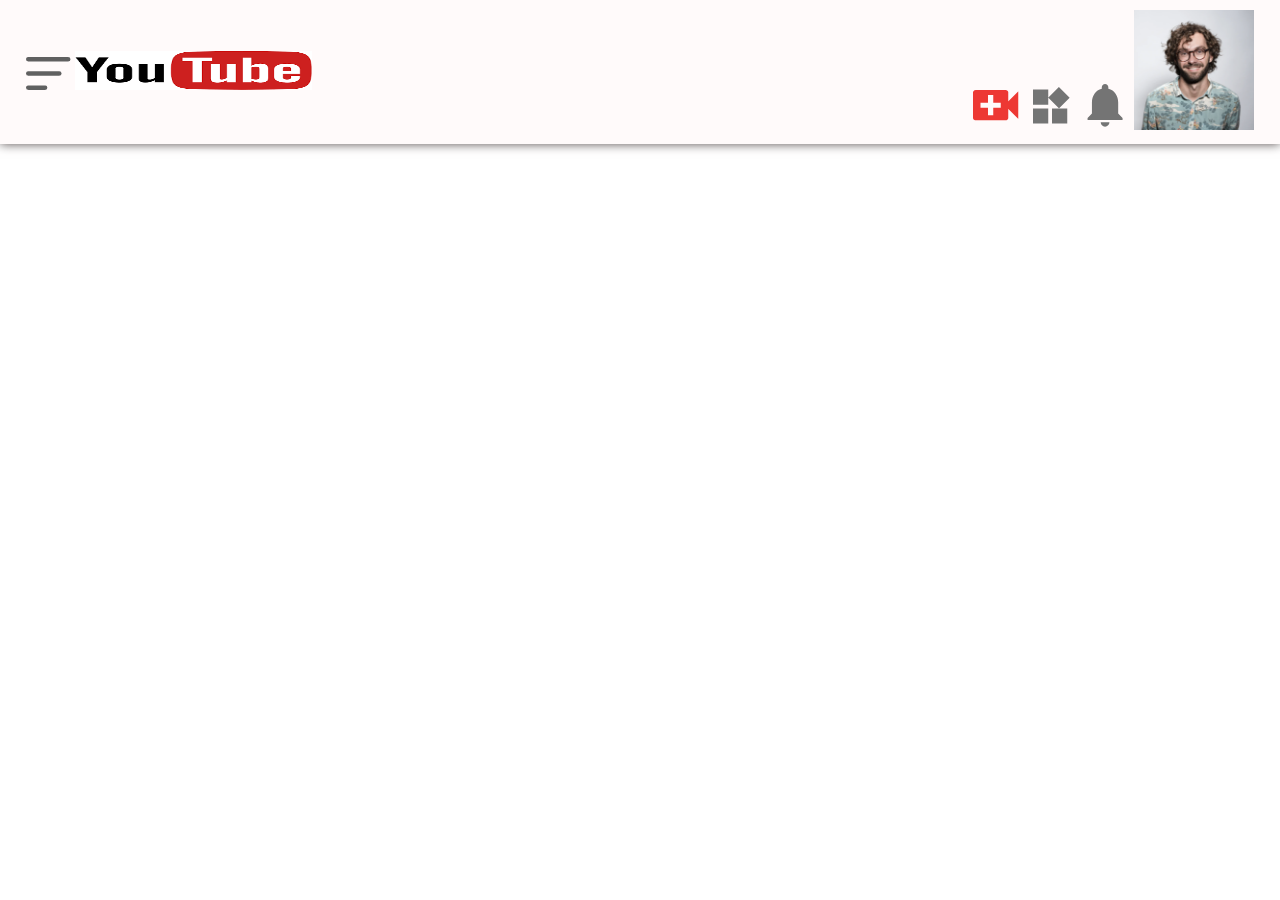
==== index.html @ 20b07269 "First Commit" ====
<!DOCTYPE html>
<html lang="en">
<head>
    <meta charset="UTF-8">
    <meta http-equiv="X-UA-Compatible" content="IE=edge">
    <meta name="viewport" content="width=device-width, initial-scale=1.0">
    <title>Youtube</title>
    <link rel="stylesheet" href="style.css">
</head>
<body>
    <nav class="flex-div">
        <div class="nav-left">
            <img src="images/menu.png" alt="">
            <img style="width: 237px; height: 39px;" src="images/logo1.png" alt="">

        </div>
        <div class="nav-middle"></div>
        <div class="nav-right">
            <img src="images/upload.png" alt="">
            <img src="images/more.png" alt="">
            <img src="images/notification.png" alt="">
            <img src="images/Jack.png" alt="">

        </div>
    </nav>
    
</body>
</html>
---- style.css ----
*{
    margin: 0;
    padding: 0;
    font-family: 'poppins', sans-serif;
    box-sizing: border-box;

}

a{
    text-decoration: none;
    color: aliceblue;

}

img{
    cursor: pointer;

}

.flex-div{
    display: flex;
    align-items: center;
}

nav{
    padding: 10px 2%;
    justify-content: space-between;
    box-shadow:  0 0 10px rgb(86, 76, 76);
    background: rgb(255, 250, 250);
    position: static;
    top: 0;
    z-index: 1;

}
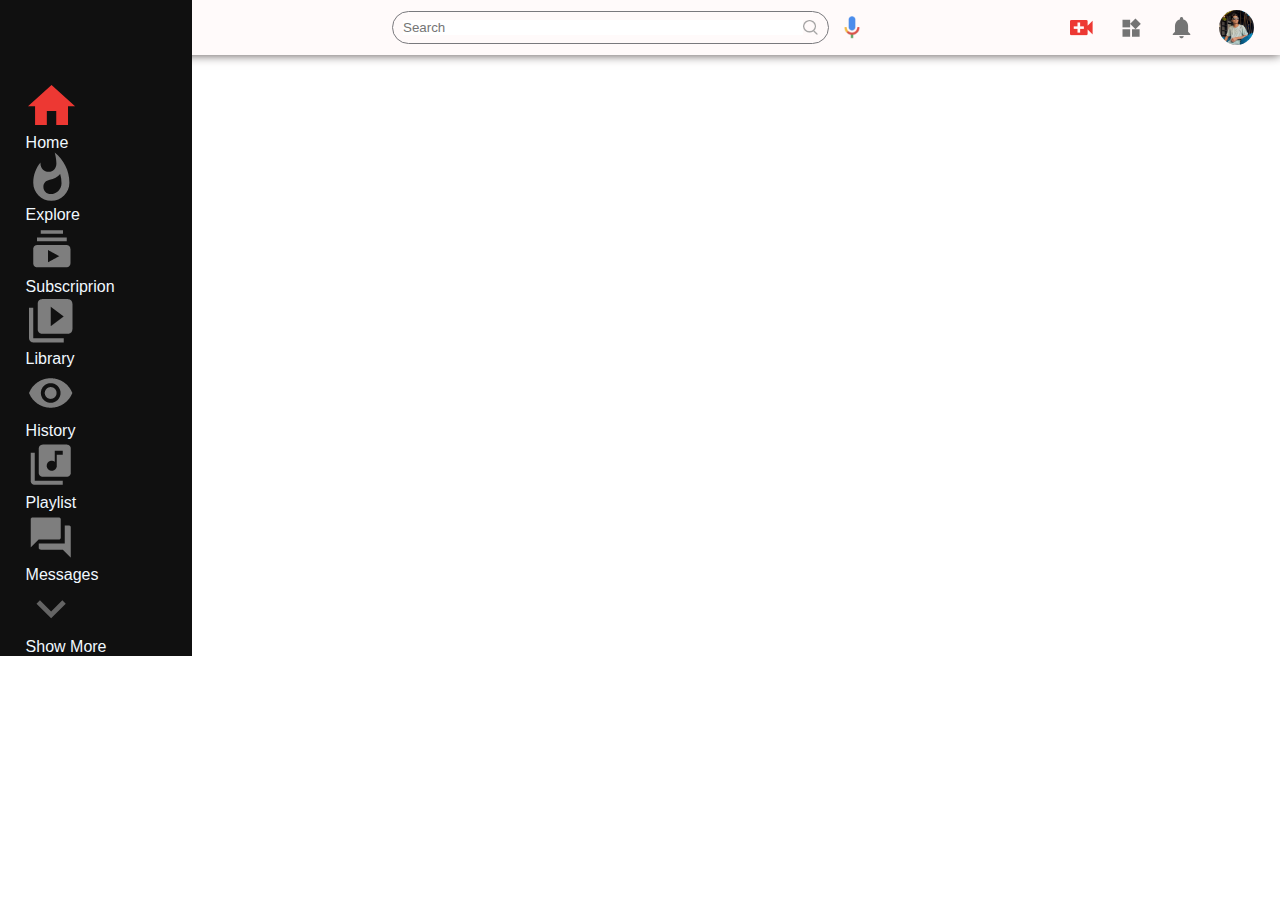
==== commit 547b8d77: "First Commit" ====
--- a/index.html
+++ b/index.html
@@ -9,20 +9,43 @@
 </head>
 <body>
     <nav class="flex-div">
-        <div class="nav-left">
-            <img src="images/menu.png" alt="">
-            <img style="width: 237px; height: 39px;" src="images/logo1.png" alt="">
+        <div class="nav-left flex-div">
+            <img class="menu-icon" src="images/menu.png" alt="">
+            <img class="logo" style="width: 110px; height: 30px;" src="images/logo1.png" alt="">
 
         </div>
-        <div class="nav-middle"></div>
-        <div class="nav-right">
+
+        <div class="nav-middle flex-div ">
+            <div class="search-box flex-div">
+                <input type="text" placeholder="Search">
+                <img src="images/search.png" alt="">
+            </div>
+            <img src="images/voice-search.png" class="mic-icon" alt="">
+        </div>
+
+
+        <div class="nav-right flex-div ">
             <img src="images/upload.png" alt="">
             <img src="images/more.png" alt="">
             <img src="images/notification.png" alt="">
-            <img src="images/Jack.png" alt="">
-
+            <img class="user-icon" src="images/Shankar.JPG" alt="">
         </div>
     </nav>
+
+    
+
+   <div class="sidebar">
+    <div class="shortcut-links">
+        <a href=""><img src="images/home.png" alt=""><p>Home</p></a>
+        <a href=""><img src="images/explore.png" alt=""><p>Explore</p></a>
+        <a href=""><img src="images/subscriprion.png" alt=""><p>Subscriprion</p></a>
+        <a href=""><img src="images/library.png" alt=""><p>Library</p></a>
+        <a href=""><img src="images/history.png" alt=""><p>History</p></a>
+        <a href=""><img src="images/playlist.png" alt=""><p>Playlist</p></a>
+        <a href=""><img src="images/messages.png" alt=""><p>Messages</p></a>
+        <a href=""><img src="images/show-more.png" alt=""><p>Show More</p></a>
+    </div>
+   </div>
     
 </body>
 </html>--- a/style.css
+++ b/style.css
@@ -29,6 +29,78 @@
     background: rgb(255, 250, 250);
     position: static;
     top: 0;
-    z-index: 1;
+    z-index: 3;
 
-}+}
+
+.nav-right img{
+    width: 25px;
+    margin-right: 25px;
+
+}
+
+.nav-right .user-icon{
+    width: 35px;
+    border-radius: 50%;
+    margin-right: 0;
+
+}
+
+.nav-left .menu-icon{
+    width: 22px;
+    margin-right: 25px;
+}
+
+.nav-middle .mic-icon{
+    width: 16px;
+
+
+}
+.nav-middle .search-box{
+    border: 1px solid rgb(121, 121, 125);
+    margin-right: 15px;
+    padding: 8px 10px;
+    border-radius: 25px;
+}
+.nav-middle .search-box input{
+    width: 400px;
+    border: 0;
+    outline: 0;
+    outline: transparent;
+}
+
+.nav-middle .search-box img{
+    width: 15px;
+}
+
+/* sidebar */
+
+
+.sidebar{
+    background: rgb(16, 16, 16);
+    color: rgb(14, 14, 15);
+    width: 15%;
+    position: fixed;
+    top: 0;
+    padding-left: 2%;
+    padding-top:80px ;
+    z-index: 44;
+
+}
+
+
+/* .shortcut-links{
+    width: 20px;
+    margin-right:20px ;
+
+
+} */
+
+/* .shortcut-links a{
+    display: flex;
+    align-items: center;
+    margin-bottom:20px ;
+    width: fit-content;
+    flex-wrap: wrap;
+
+} */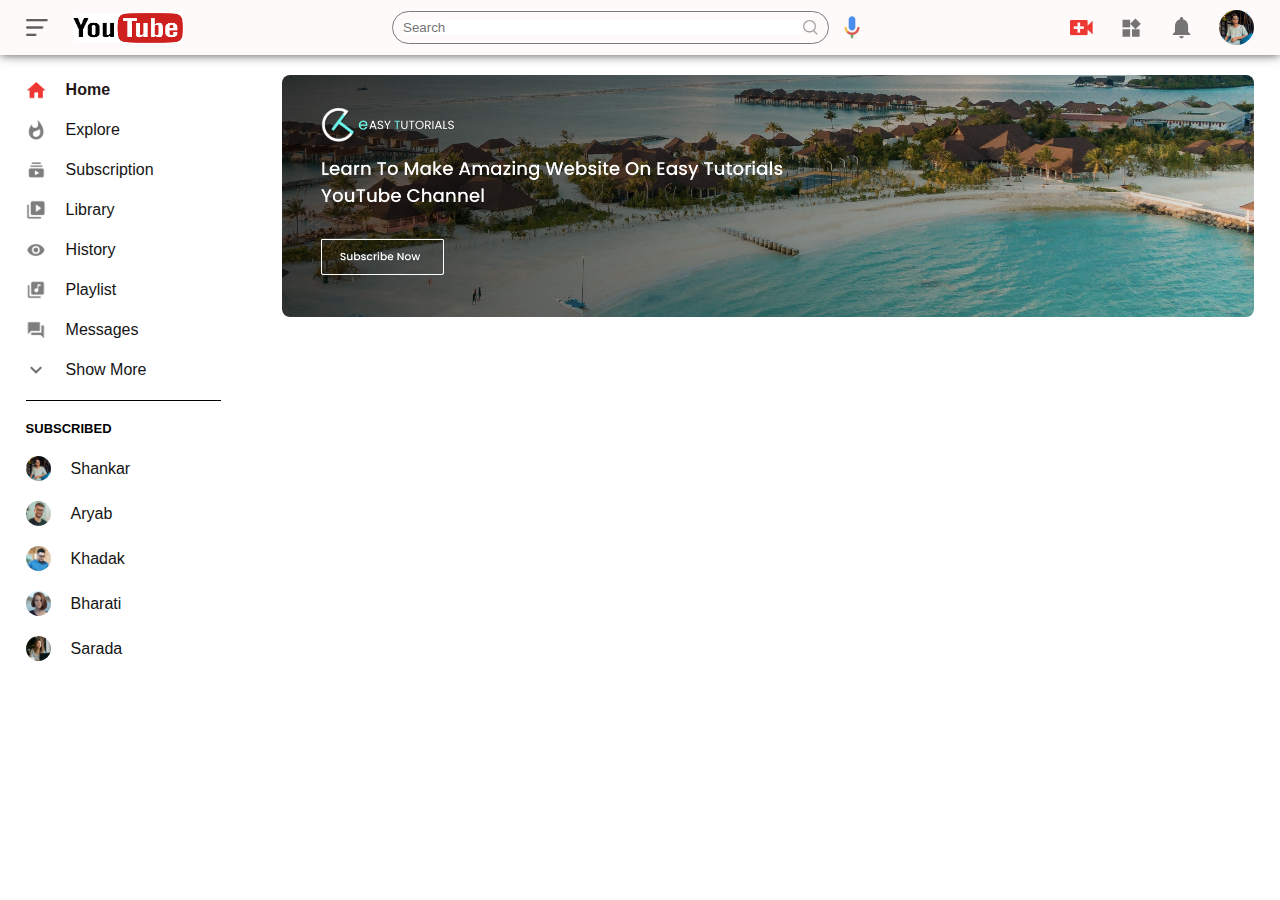
==== commit 938d907a: "Third Commit" ====
--- a/index.html
+++ b/index.html
@@ -8,6 +8,7 @@
     <link rel="stylesheet" href="style.css">
 </head>
 <body>
+    
     <nav class="flex-div">
         <div class="nav-left flex-div">
             <img class="menu-icon" src="images/menu.png" alt="">
@@ -32,20 +33,42 @@
         </div>
     </nav>
 
+
     
+<!-- sidebar -->
 
    <div class="sidebar">
     <div class="shortcut-links">
         <a href=""><img src="images/home.png" alt=""><p>Home</p></a>
         <a href=""><img src="images/explore.png" alt=""><p>Explore</p></a>
-        <a href=""><img src="images/subscriprion.png" alt=""><p>Subscriprion</p></a>
+        <a href=""><img src="images/subscriprion.png" alt=""><p>Subscription</p></a>
         <a href=""><img src="images/library.png" alt=""><p>Library</p></a>
         <a href=""><img src="images/history.png" alt=""><p>History</p></a>
         <a href=""><img src="images/playlist.png" alt=""><p>Playlist</p></a>
         <a href=""><img src="images/messages.png" alt=""><p>Messages</p></a>
         <a href=""><img src="images/show-more.png" alt=""><p>Show More</p></a>
+   <hr>
+
+    </div>
+    <div class="subscribed-list">
+        <h3>SUBSCRIBED</h3>
+        <a href=""><img src="images/Shankar.JPG" alt=""><p>Shankar</p></a>
+        <a href=""><img src="images/simon.png" alt=""><p>Aryab</p></a>
+        <a href=""><img src="images/tom.png" alt=""><p>Khadak </p></a>
+        <a href=""><img src="images/megan.png" alt=""><p>Bharati </p></a>
+        <a href=""><img src="images/cameron.png" alt=""><p>Sarada </p></a>
+
     </div>
    </div>
+
+   <!-- --------main--------- -->
+   <div class="container">
+    <div class="banner">
+        <img src="images/banner.png" alt="">
+    </div>
+   </div>
+
     
+   <script src="index.js"></script>
 </body>
 </html>--- a/style.css
+++ b/style.css
@@ -8,7 +8,7 @@
 
 a{
     text-decoration: none;
-    color: aliceblue;
+    color: rgb(20, 20, 20);
 
 }
 
@@ -27,9 +27,9 @@
     justify-content: space-between;
     box-shadow:  0 0 10px rgb(86, 76, 76);
     background: rgb(255, 250, 250);
-    position: static;
+    position: sticky;
     top: 0;
-    z-index: 3;
+    z-index: 10;
 
 }
 
@@ -77,30 +77,102 @@
 
 
 .sidebar{
-    background: rgb(16, 16, 16);
+    background: rgb(255, 255, 255);
     color: rgb(14, 14, 15);
-    width: 15%;
-    position: fixed;
+    width: 20%;
+    height: 100vh;
+    position: absolute;
     top: 0;
     padding-left: 2%;
     padding-top:80px ;
-    z-index: 44;
+    
 
 }
 
 
-/* .shortcut-links{
+.shortcut-links a img{
     width: 20px;
     margin-right:20px ;
 
 
-} */
+}
 
-/* .shortcut-links a{
+.shortcut-links a{
     display: flex;
     align-items: center;
     margin-bottom:20px ;
     width: fit-content;
     flex-wrap: wrap;
 
-} */+}
+
+.shortcut-links a:first-child{
+    color: rgb(37, 22, 22);
+    font-weight: bold;
+}
+
+.sidebar hr{
+    border: 0;
+    height: 1px;
+    background-color: black;
+    width: 85%;
+}
+
+.subscribed-list h3{
+    font-size: 13px;
+    margin: 20px 0;
+    color: black;
+}
+.subscribed-list a{
+    display: flex;
+    align-items: center;
+    margin-bottom: 20px;
+    width: fit-content;
+    flex-wrap: wrap;
+
+
+}
+
+.subscribed-list a img{
+    width: 25px;
+    border-radius: 50%;
+    margin-right: 20px;
+}
+
+.small-sidebar{
+    width: 5%;
+}
+
+.small-sidebar a p{
+    display: none;
+}
+
+.small-sidebar h3{
+    display: none;
+}
+
+.small-sidebar hr{
+    width: 100%;
+    margin-bottom: 25px;
+}
+
+
+/* main */
+
+.container{
+    background: rgb(255, 255, 255);
+    padding-left: 22%;
+    padding-top: 20px;
+    padding-bottom: 20px;
+    padding-right: 2%;
+
+}
+
+.banner{
+    width: 100%;
+}
+
+.banner img{
+    width: 100%;
+    border-radius: 8px;
+}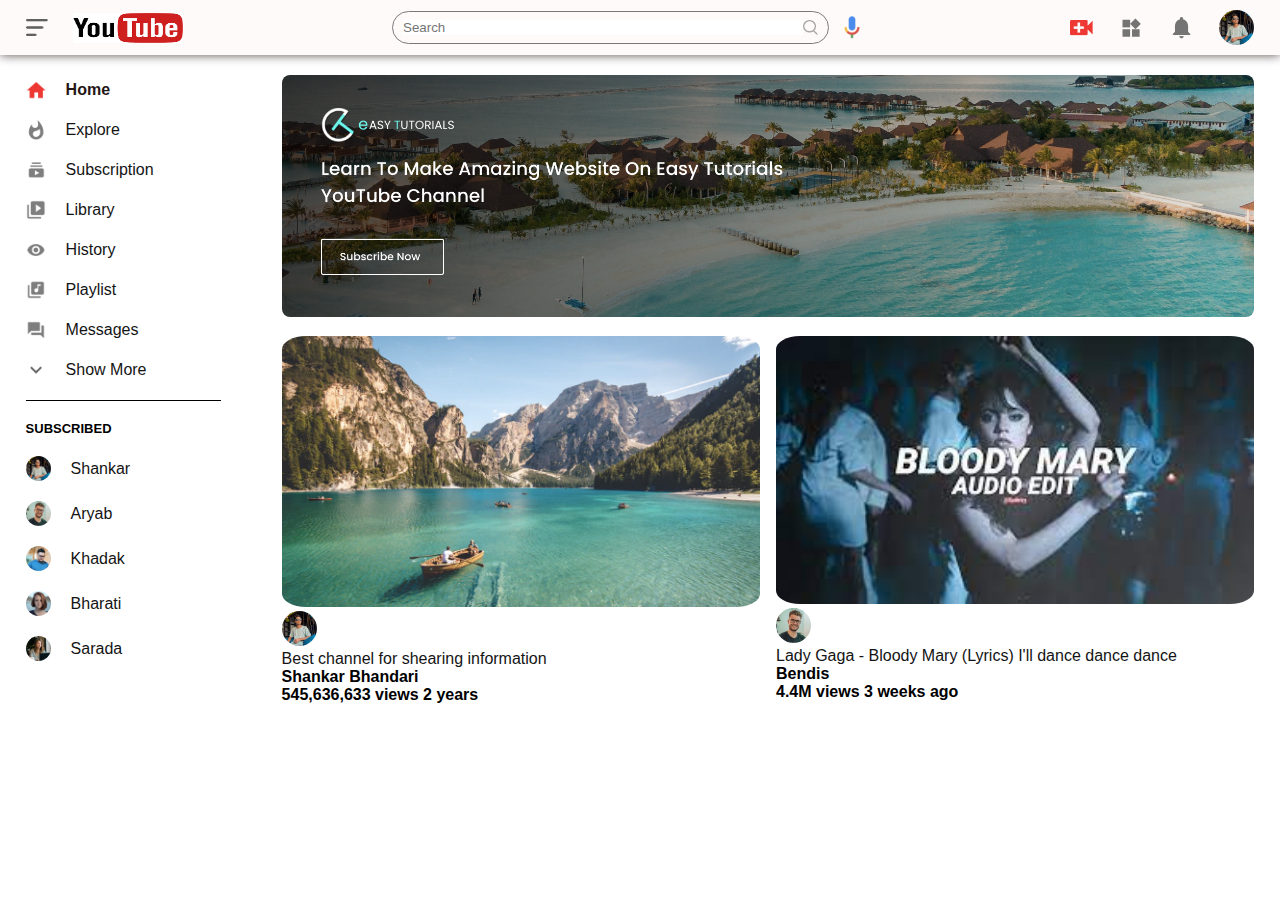
==== commit 62f00dc0: "Forth Commit" ====
--- a/index.html
+++ b/index.html
@@ -1,74 +1,141 @@
 <!DOCTYPE html>
 <html lang="en">
-<head>
-    <meta charset="UTF-8">
-    <meta http-equiv="X-UA-Compatible" content="IE=edge">
-    <meta name="viewport" content="width=device-width, initial-scale=1.0">
+  <head>
+    <meta charset="UTF-8" />
+    <meta http-equiv="X-UA-Compatible" content="IE=edge" />
+    <meta name="viewport" content="width=device-width, initial-scale=1.0" />
     <title>Youtube</title>
-    <link rel="stylesheet" href="style.css">
-</head>
-<body>
-    
+    <link rel="stylesheet" href="style.css" />
+  </head>
+  <body>
     <nav class="flex-div">
-        <div class="nav-left flex-div">
-            <img class="menu-icon" src="images/menu.png" alt="">
-            <img class="logo" style="width: 110px; height: 30px;" src="images/logo1.png" alt="">
+      <div class="nav-left flex-div">
+        <img class="menu-icon" src="images/menu.png" alt="" />
+        <img
+          class="logo"
+          style="width: 110px; height: 30px"
+          src="images/logo1.png"
+          alt=""
+        />
+      </div>
 
+      <div class="nav-middle flex-div">
+        <div class="search-box flex-div">
+          <input type="text" placeholder="Search" />
+          <img src="images/search.png" alt="" />
         </div>
+        <img src="images/voice-search.png" class="mic-icon" alt="" />
+      </div>
 
-        <div class="nav-middle flex-div ">
-            <div class="search-box flex-div">
-                <input type="text" placeholder="Search">
-                <img src="images/search.png" alt="">
-            </div>
-            <img src="images/voice-search.png" class="mic-icon" alt="">
-        </div>
-
-
-        <div class="nav-right flex-div ">
-            <img src="images/upload.png" alt="">
-            <img src="images/more.png" alt="">
-            <img src="images/notification.png" alt="">
-            <img class="user-icon" src="images/Shankar.JPG" alt="">
-        </div>
+      <div class="nav-right flex-div">
+        <img src="images/upload.png" alt="" />
+        <img src="images/more.png" alt="" />
+        <img src="images/notification.png" alt="" />
+        <img class="user-icon" src="images/Shankar.JPG" alt="" />
+      </div>
     </nav>
 
+    <!-- sidebar -->
 
-    
-<!-- sidebar -->
+    <div class="sidebar">
+      <div class="shortcut-links">
+        <a href=""
+          ><img src="images/home.png" alt="" />
+          <p>Home</p></a
+        >
+        <a href=""
+          ><img src="images/explore.png" alt="" />
+          <p>Explore</p></a
+        >
+        <a href=""
+          ><img src="images/subscriprion.png" alt="" />
+          <p>Subscription</p></a
+        >
+        <a href=""
+          ><img src="images/library.png" alt="" />
+          <p>Library</p></a
+        >
+        <a href=""
+          ><img src="images/history.png" alt="" />
+          <p>History</p></a
+        >
+        <a href=""
+          ><img src="images/playlist.png" alt="" />
+          <p>Playlist</p></a
+        >
+        <a href=""
+          ><img src="images/messages.png" alt="" />
+          <p>Messages</p></a
+        >
+        <a href=""
+          ><img src="images/show-more.png" alt="" />
+          <p>Show More</p></a
+        >
+        <hr />
+      </div>
+      <div class="subscribed-list">
+        <h3>SUBSCRIBED</h3>
+        <a href=""
+          ><img src="images/Shankar.JPG" alt="" />
+          <p>Shankar</p></a
+        >
+        <a href=""
+          ><img src="images/simon.png" alt="" />
+          <p>Aryab</p></a
+        >
+        <a href=""
+          ><img src="images/tom.png" alt="" />
+          <p>Khadak</p></a
+        >
+        <a href=""
+          ><img src="images/megan.png" alt="" />
+          <p>Bharati</p></a
+        >
+        <a href=""
+          ><img src="images/cameron.png" alt="" />
+          <p>Sarada</p></a
+        >
+      </div>
+    </div>
 
-   <div class="sidebar">
-    <div class="shortcut-links">
-        <a href=""><img src="images/home.png" alt=""><p>Home</p></a>
-        <a href=""><img src="images/explore.png" alt=""><p>Explore</p></a>
-        <a href=""><img src="images/subscriprion.png" alt=""><p>Subscription</p></a>
-        <a href=""><img src="images/library.png" alt=""><p>Library</p></a>
-        <a href=""><img src="images/history.png" alt=""><p>History</p></a>
-        <a href=""><img src="images/playlist.png" alt=""><p>Playlist</p></a>
-        <a href=""><img src="images/messages.png" alt=""><p>Messages</p></a>
-        <a href=""><img src="images/show-more.png" alt=""><p>Show More</p></a>
-   <hr>
+    <!-- --------main--------- -->
+    <div class="container">
+      <div class="banner">
+        <img src="images/banner.png" alt="" />
+      </div>
+      <div class="list-container">
+        <div class="vid-list">
+            <a href="">
+              <img src="images/thumbnail1.png" class="thumbnail" alt="" />
+            </a>
+            <div class="flex-diva">
+              <img src="images/Shankar.JPG" alt="" />
+              <div class="vid-info">
+                <a href="">Best channel for shearing information</a>
+                <p style="font-weight: bold;">Shankar Bhandari</p>
+                <p style="font-weight: bold;">545,636,633 views 2 years</p>
+              </div>
+            </div>
+        </div>
+        <div class="vid-list">
+            <a href="">
+              <img src="images/thumbnai1.jpg" class="thumbnail" alt="" />
+            </a>
+            <div class="flex-diva">
+              <img src="images/simon.png" alt="" />
+              <div class="vid-info">
+                <a href="">Lady Gaga - Bloody Mary (Lyrics) I'll dance dance dance
+                </a>
+                <p style="font-weight: bold;">Bendis</p>
+                <p style="font-weight: bold;">4.4M views 3 weeks ago</p>
+              </div>
+            </div>
+            
+        </div>
+ 
+        
+    </div>
 
-    </div>
-    <div class="subscribed-list">
-        <h3>SUBSCRIBED</h3>
-        <a href=""><img src="images/Shankar.JPG" alt=""><p>Shankar</p></a>
-        <a href=""><img src="images/simon.png" alt=""><p>Aryab</p></a>
-        <a href=""><img src="images/tom.png" alt=""><p>Khadak </p></a>
-        <a href=""><img src="images/megan.png" alt=""><p>Bharati </p></a>
-        <a href=""><img src="images/cameron.png" alt=""><p>Sarada </p></a>
-
-    </div>
-   </div>
-
-   <!-- --------main--------- -->
-   <div class="container">
-    <div class="banner">
-        <img src="images/banner.png" alt="">
-    </div>
-   </div>
-
-    
-   <script src="index.js"></script>
-</body>
-</html>+    <script src="index.js"></script>
+  </body>
+</html>
--- a/style.css
+++ b/style.css
@@ -175,4 +175,31 @@
 .banner img{
     width: 100%;
     border-radius: 8px;
+}
+
+.list-container{
+    display: grid;
+    grid-template-columns: repeat(auto-fit, minmax(250px, 1fr));
+    column-gap: 16px;
+    row-gap:30px;
+    margin-top:15px;
+
+}
+
+.vid-list .thumbnail{
+    width: 100%;
+    border-radius: 5%;
+    
+
+
+}
+
+.vid-list .flex-div{
+    align-items: flex-start;
+    margin-top: 7px;
+}
+
+.flex-diva img{
+    width: 35px;
+    border-radius: 50%;
 }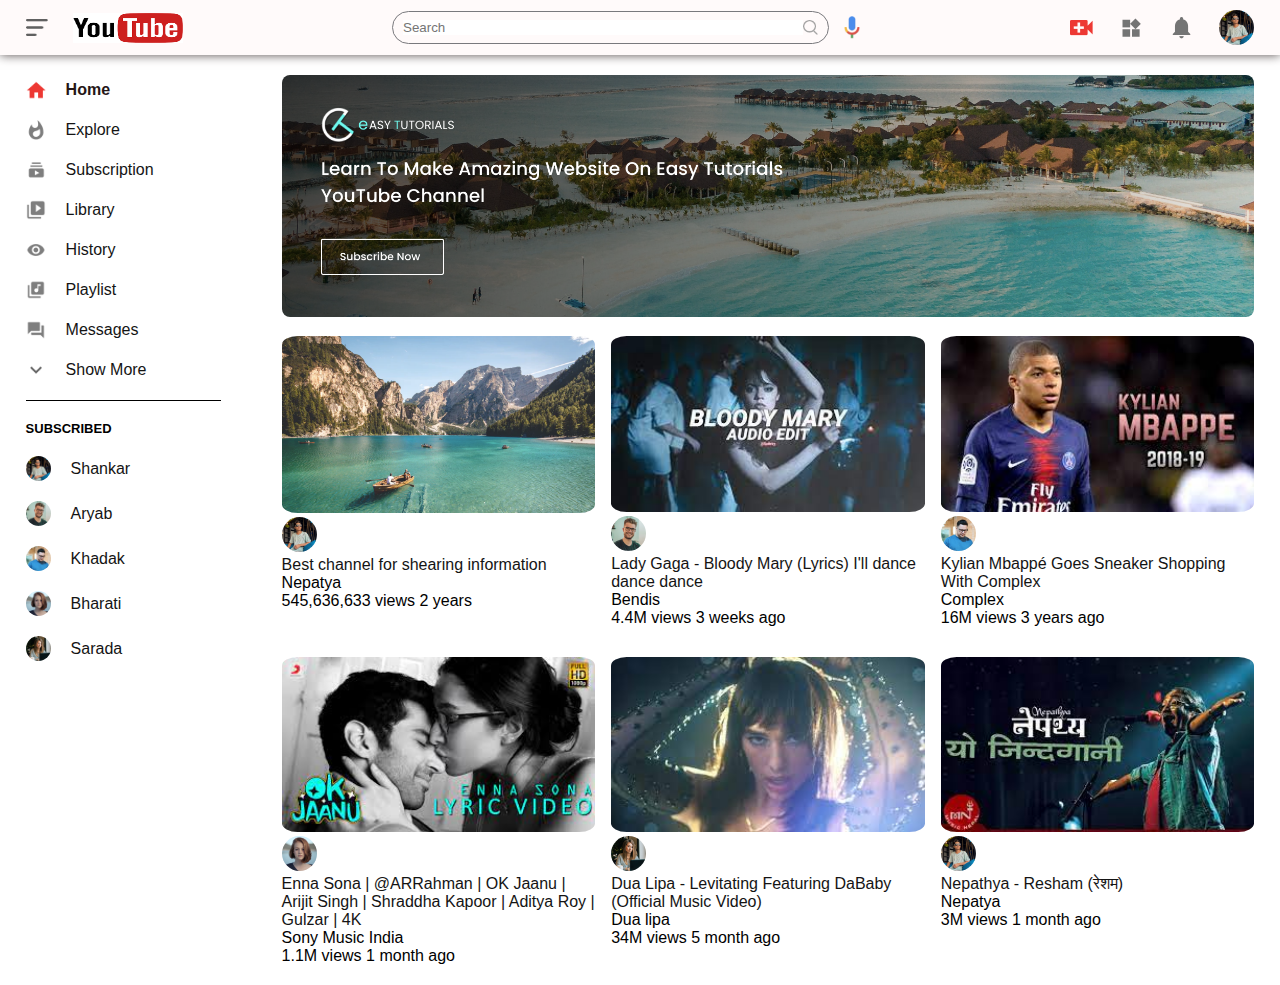
==== commit 2fdb8d55: "Forth Commit" ====
--- a/index.html
+++ b/index.html
@@ -112,8 +112,8 @@
               <img src="images/Shankar.JPG" alt="" />
               <div class="vid-info">
                 <a href="">Best channel for shearing information</a>
-                <p style="font-weight: bold;">Shankar Bhandari</p>
-                <p style="font-weight: bold;">545,636,633 views 2 years</p>
+                <p >Nepatya</p>
+                <p >545,636,633 views 2 years</p>
               </div>
             </div>
         </div>
@@ -126,11 +126,71 @@
               <div class="vid-info">
                 <a href="">Lady Gaga - Bloody Mary (Lyrics) I'll dance dance dance
                 </a>
-                <p style="font-weight: bold;">Bendis</p>
-                <p style="font-weight: bold;">4.4M views 3 weeks ago</p>
+                <p >Bendis</p>
+                <p >4.4M views 3 weeks ago</p>
               </div>
             </div>
             
+        </div>
+        <div class="vid-list">
+          <a href="">
+            <img src="images/thumbnail3.jpg" class="thumbnail" alt="" />
+          </a>
+          <div class="flex-diva">
+            <img src="images/tom.png" alt="" />
+            <div class="vid-info">
+              <a href="">Kylian Mbappé Goes Sneaker Shopping With Complex
+              </a>
+              <p >Complex</p>
+              <p >16M views 3 years ago</p>
+            </div>
+          </div>
+          
+        </div>
+        <div class="vid-list">
+        <a href="">
+          <img src="images/thumbnal4.jpg" class="thumbnail" alt="" />
+        </a>
+        <div class="flex-diva">
+          <img src="images/megan.png" alt="" />
+          <div class="vid-info">
+            <a href="">Enna Sona | @ARRahman | OK Jaanu | Arijit Singh | Shraddha Kapoor | Aditya Roy | Gulzar | 4K
+            </a>
+            <p >Sony Music India</p>
+            <p >1.1M views 1 month ago</p>
+          </div>
+        </div>
+        
+        </div>
+        <div class="vid-list">
+          <a href="">
+            <img src="images/thumbnail5.jpg" class="thumbnail" alt="" />
+          </a>
+          <div class="flex-diva">
+            <img src="images/cameron.png" alt="" />
+            <div class="vid-info">
+              <a href="">Dua Lipa - Levitating Featuring DaBaby (Official Music Video)
+              </a>
+              <p >Dua lipa</p>
+              <p >34M views 5 month ago</p>
+            </div>
+          </div>
+          
+        </div>
+        <div class="vid-list">
+          <a href="">
+            <img src="images/thumbnail6.jpg" class="thumbnail" alt="" />
+          </a>
+          <div class="flex-diva">
+            <img src="images/Shankar.JPG" alt="" />
+            <div class="vid-info">
+              <a href="">Nepathya - Resham (रेशम)
+              </a>
+              <p >Nepatya</p>
+              <p >3M views 1 month ago</p>
+            </div>
+        </div>
+          
         </div>
  
         
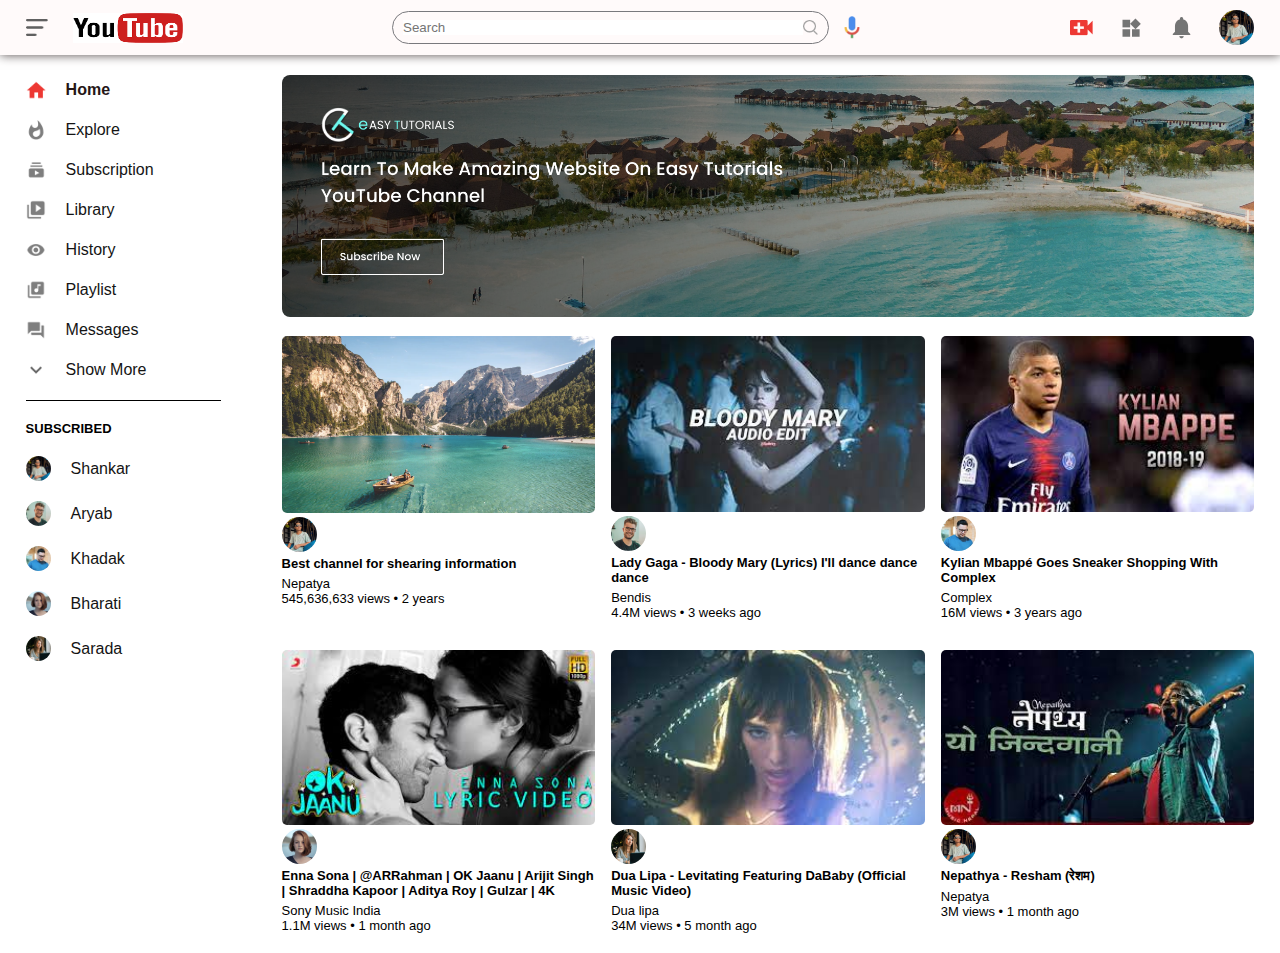
==== commit 9af0c478: "Forth Commit" ====
--- a/index.html
+++ b/index.html
@@ -113,7 +113,7 @@
               <div class="vid-info">
                 <a href="">Best channel for shearing information</a>
                 <p >Nepatya</p>
-                <p >545,636,633 views 2 years</p>
+                <p >545,636,633 views &bull; 2 years</p>
               </div>
             </div>
         </div>
@@ -127,7 +127,7 @@
                 <a href="">Lady Gaga - Bloody Mary (Lyrics) I'll dance dance dance
                 </a>
                 <p >Bendis</p>
-                <p >4.4M views 3 weeks ago</p>
+                <p >4.4M views &bull; 3 weeks ago</p>
               </div>
             </div>
             
@@ -142,7 +142,7 @@
               <a href="">Kylian Mbappé Goes Sneaker Shopping With Complex
               </a>
               <p >Complex</p>
-              <p >16M views 3 years ago</p>
+              <p >16M views &bull; 3 years ago</p>
             </div>
           </div>
           
@@ -157,7 +157,7 @@
             <a href="">Enna Sona | @ARRahman | OK Jaanu | Arijit Singh | Shraddha Kapoor | Aditya Roy | Gulzar | 4K
             </a>
             <p >Sony Music India</p>
-            <p >1.1M views 1 month ago</p>
+            <p >1.1M views &bull; 1 month ago</p>
           </div>
         </div>
         
@@ -172,7 +172,7 @@
               <a href="">Dua Lipa - Levitating Featuring DaBaby (Official Music Video)
               </a>
               <p >Dua lipa</p>
-              <p >34M views 5 month ago</p>
+              <p >34M views &bull; 5 month ago</p>
             </div>
           </div>
           
@@ -187,7 +187,7 @@
               <a href="">Nepathya - Resham (रेशम)
               </a>
               <p >Nepatya</p>
-              <p >3M views 1 month ago</p>
+              <p >3M views &bull; 1 month ago</p>
             </div>
         </div>
           
--- a/style.css
+++ b/style.css
@@ -168,6 +168,10 @@
 
 }
 
+.large-container{
+    padding-left: 7%;
+
+}
 .banner{
     width: 100%;
 }
@@ -188,7 +192,7 @@
 
 .vid-list .thumbnail{
     width: 100%;
-    border-radius: 5%;
+    border-radius: 5px;
     
 
 
@@ -202,4 +206,53 @@
 .flex-diva img{
     width: 35px;
     border-radius: 50%;
+    margin-right:10PX ;
+}
+
+.vid-info{
+    color: black;
+    font-size: 13px;
+
+}
+
+
+.vid-info a{
+    color: black;
+    font-weight: 600;
+    display: block;
+    margin-bottom: 5px;
+}
+
+@media (max-width: 900px){
+    .menu-icon{
+        display: none;
+
+    }
+    .sidebar{
+        display: none;
+    }
+    .container, .large-container{
+        padding-left:5%;
+        padding-right: 5%;
+
+    }
+    .nav-right img{
+        display: none;
+    }
+    .nav-right .user-icon{
+        display: block;
+        width: 30px;
+    }
+    .nav-middle .search-box input{
+        width: 100%;
+
+
+    }
+    .nav-middle .mic-icon{
+        display: none;
+    }
+    .logo{
+        width: 90px;
+        
+    }
 }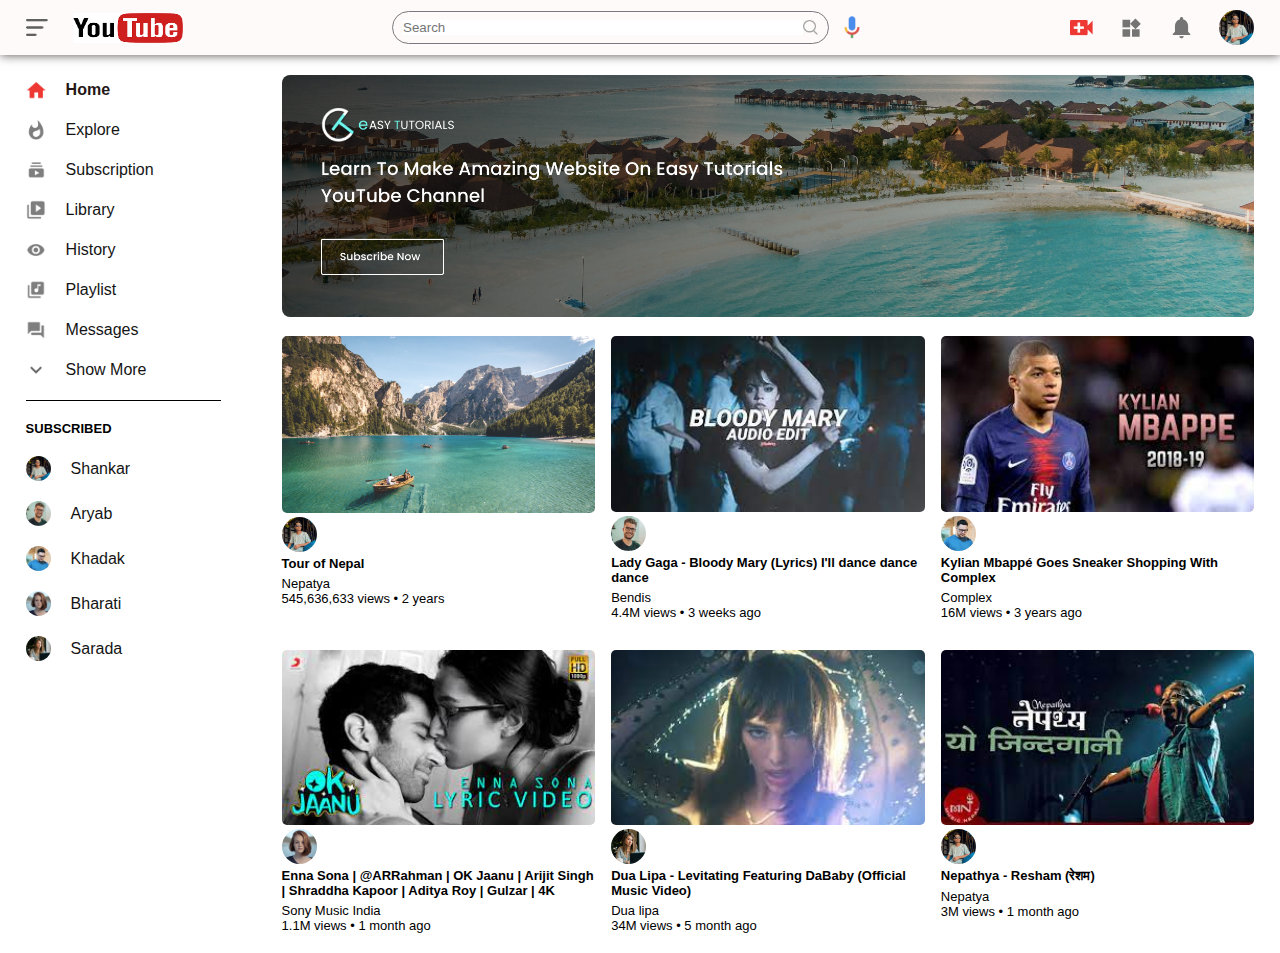
==== commit c6f5908e: "Fifth  Commit" ====
--- a/index.html
+++ b/index.html
@@ -105,13 +105,13 @@
       </div>
       <div class="list-container">
         <div class="vid-list">
-            <a href="">
+            <a href="play-video.html">
               <img src="images/thumbnail1.png" class="thumbnail" alt="" />
             </a>
             <div class="flex-diva">
               <img src="images/Shankar.JPG" alt="" />
               <div class="vid-info">
-                <a href="">Best channel for shearing information</a>
+                <a href="">Tour of Nepal</a>
                 <p >Nepatya</p>
                 <p >545,636,633 views &bull; 2 years</p>
               </div>
--- a/style.css
+++ b/style.css
@@ -255,4 +255,75 @@
         width: 90px;
         
     }
-}+}
+
+/* --------------------play video page---------------- */
+
+
+
+.play-container{
+    padding-left: 2%;
+}
+
+.row{
+    display: flex;
+    justify-content: space-between;
+    flex-wrap: wrap;
+
+
+}
+
+.row .play-video{
+    flex-basis: 69%;
+}
+
+.right-sidebar{
+    flex-basis: 30%;
+}
+
+.play-video video{
+    width: 100%;
+}
+
+.side-video-list{
+    display: flex;
+    justify-content: space-between;
+    margin-bottom: 8px;
+}
+
+.side-video-list img{
+    width: 100%;
+    border-radius: 5px;
+}
+
+.side-video-list .small-thumbnail{
+    flex-basis: 49%;
+    
+}
+
+.side-video-list .vid-info{
+    flex-basis: 49%;
+    
+
+}
+
+.play-video .tags a{
+    color: rgb(12, 119, 212);
+    font-size: 13px;
+}
+
+
+.play-video h3{
+    font-weight: 600;
+    font-size: 22px;
+}
+
+.play-video .play-video-info{
+    display: flex;
+    align-items: center;
+    justify-content: space-between;
+    flex-wrap: wrap;
+    margin-top: 10px;
+    font-size:14px ;
+    color: rgb(59, 59, 59);
+}
